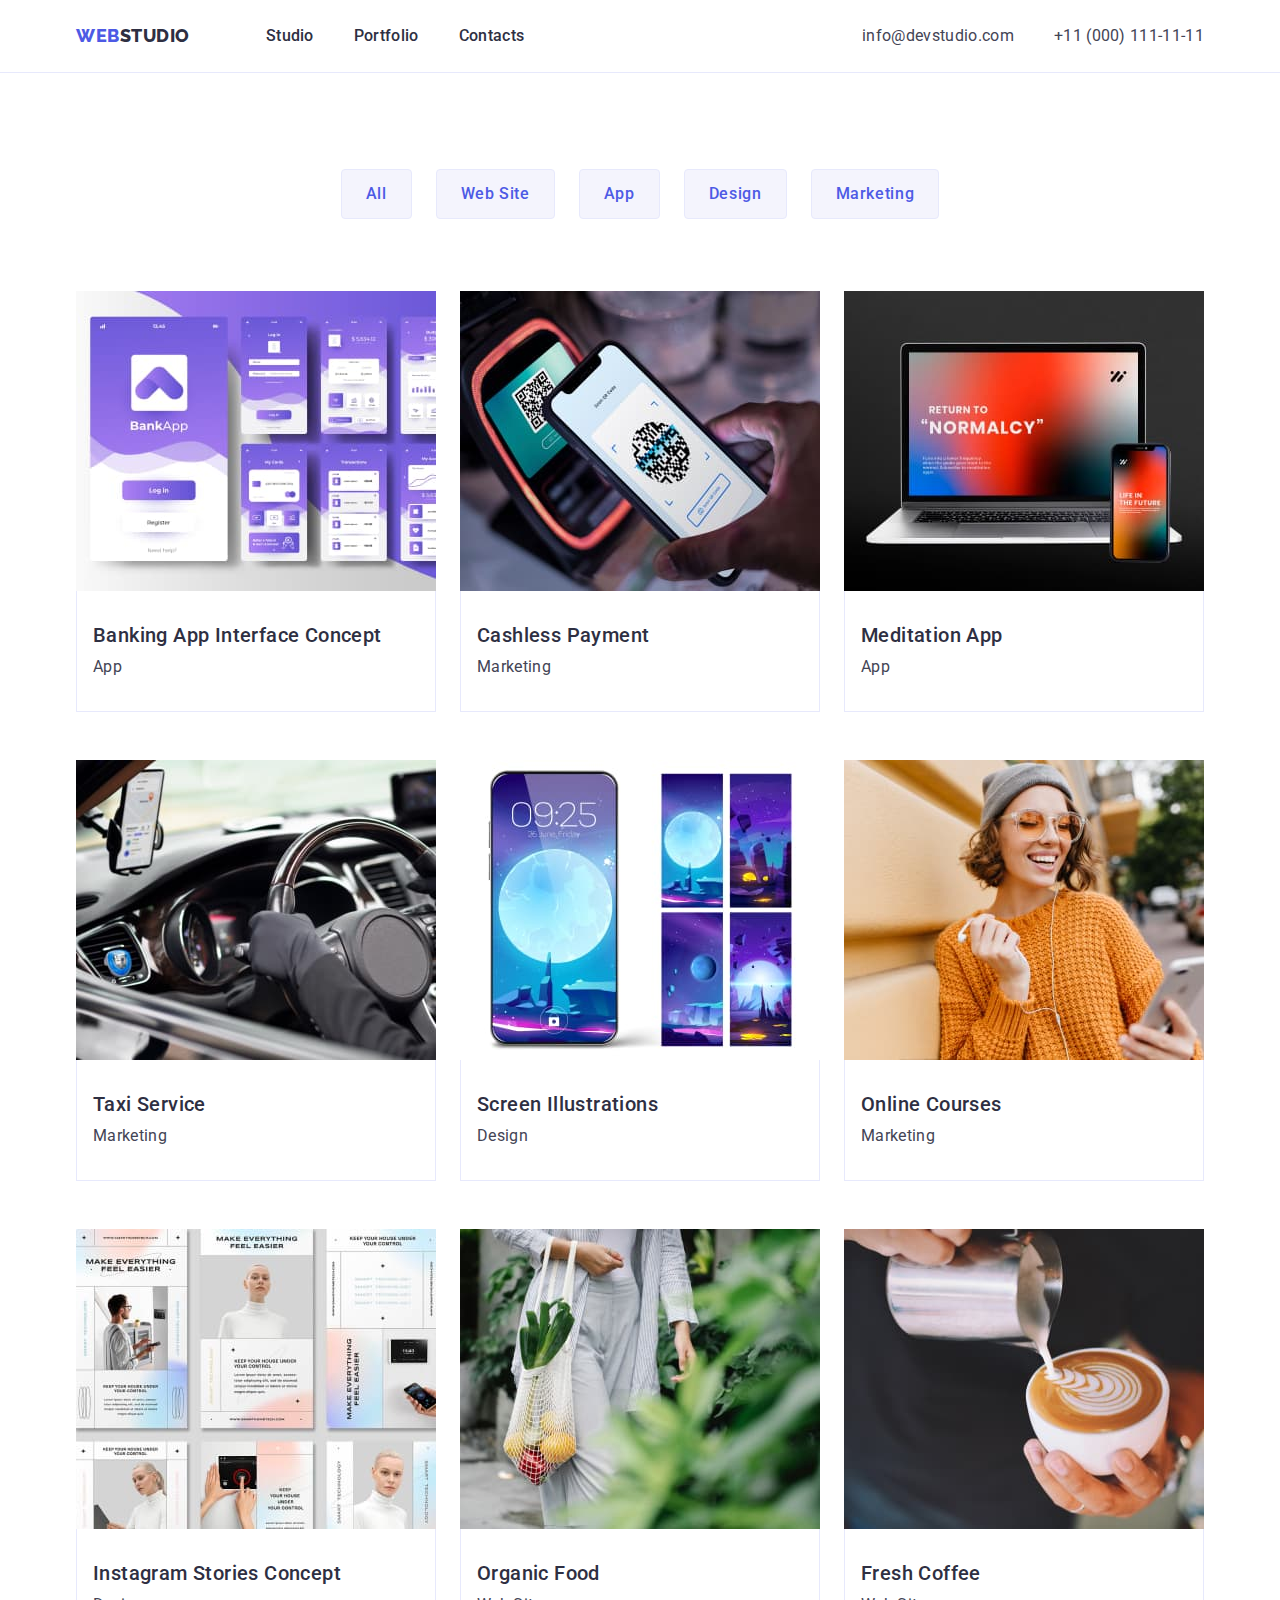
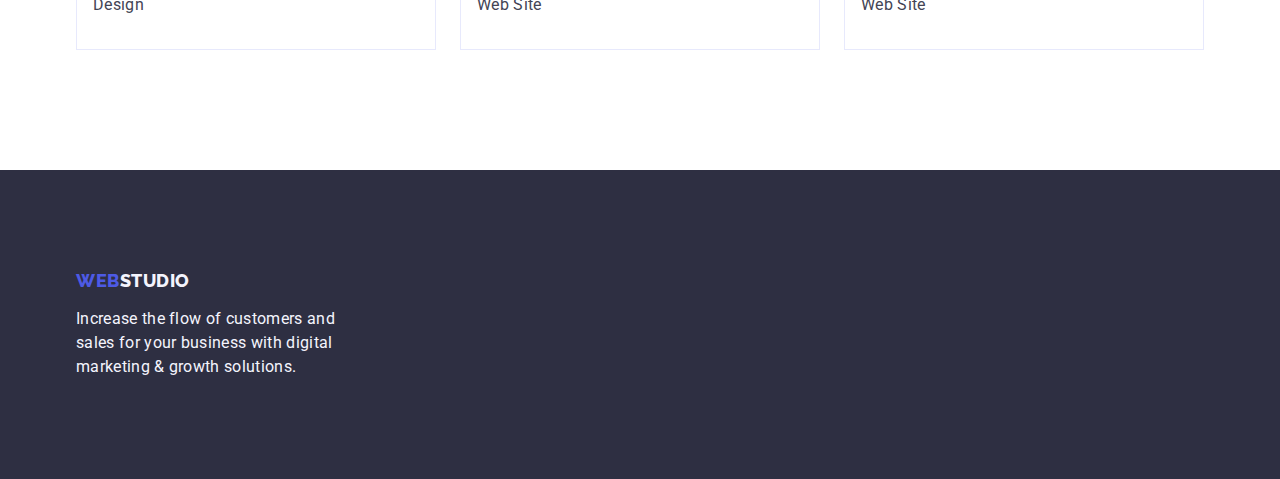
==== portfolio.html @ cf3679b4 "Initial commit" ====
<!DOCTYPE html>
<html lang="en">
  <head>
    <meta charset="UTF-8" />
    <meta http-equiv="X-UA-Compatible" content="IE=edge" />
    <meta name="viewport" content="width=device-width, initial-scale=1.0" />
    <title>Document</title>
    <link
      rel="stylesheet"
      href="https://cdn.jsdelivr.net/npm/modern-normalize@1.1.0/modern-normalize.min.css"
    />
    <link rel="preconnect" href="https://fonts.googleapis.com" />
    <link rel="preconnect" href="https://fonts.gstatic.com" crossorigin />
    <link
      href="https://fonts.googleapis.com/css2?family=Raleway:wght@800&family=Roboto:wght@400;500;700;900&display=swap"
      rel="stylesheet"
    />

    <link rel="stylesheet" href="./css/styles.css" />
  </head>
  <body>
    <!--Шапка сторінки-->
    <header class="page-header">
      <div class="container container-nav">
        <nav class="page-nav">
          <a class="logo-header link" href="./index.html">
            Web<span class="active">Studio</span></a
          >
          <ul class="menu-nav list">
            <li class="item">
              <a href="./index.html" class="link">Studio</a>
            </li>
            <li class="item">
              <a href="./portfolio.html" class="link">Portfolio</a>
            </li>
            <li class="item">
              <a href="" class="link">Contacts</a>
            </li>
          </ul>
        </nav>
        <address class="contact-nav">
          <ul class="contact-list list">
            <li class="item">
              <a href="mailto:info@devstudio.com" class="link"
                >info@devstudio.com</a
              >
            </li>
            <li class="item">
              <a href="tel:+110001111111" class="link">+11 (000) 111-11-11</a>
            </li>
          </ul>
        </address>
      </div>
    </header>
    <!--Унікальний контент-->
    <main>
      <section class="filters-section">
        <div class="container">
          <h1 class="main-title" hidden>Portfolio</h1>
          <!--Filters-->
          <ul class="list filters">
            <li><button class="filters-btn" type="button">All</button></li>
            <li><button class="filters-btn" type="button">Web Site</button></li>
            <li><button class="filters-btn" type="button">App</button></li>
            <li><button class="filters-btn" type="button">Design</button></li>
            <li>
              <button class="filters-btn" type="button">Marketing</button>
            </li>
          </ul>
          <ul class="list filters-content">
            <li class="item">
              <a class="link" href=""
                ><img
                  src="./images/Portfolio/img1.jpg"
                  alt="saver"
                  width="360"
                />
                <div class="card-filters">
                  <h2 class="filters-title">Banking App Interface Concept</h2>
                  <p class="description">App</p>
                </div>
              </a>
            </li>
            <li class="item">
              <a class="link" href=""
                ><img
                  src="./images/Portfolio/img2.jpg"
                  alt="saver"
                  width="360"
                />
                <div class="card-filters">
                  <h2 class="filters-title">Cashless Payment</h2>
                  <p class="description">Marketing</p>
                </div>
              </a>
            </li>
            <li class="item">
              <a class="link" href=""
                ><img
                  src="./images/Portfolio/img3.jpg"
                  alt="saver"
                  width="360"
                />
                <div class="card-filters">
                  <h2 class="filters-title">Meditation App</h2>
                  <p class="description">App</p>
                </div>
              </a>
            </li>
            <li class="item">
              <a class="link" href=""
                ><img
                  src="./images/Portfolio/img4.jpg"
                  alt="saver"
                  width="360"
                />
                <div class="card-filters">
                  <h2 class="filters-title">Taxi Service</h2>
                  <p class="description">Marketing</p>
                </div>
              </a>
            </li>
            <li class="item">
              <a class="link" href=""
                ><img
                  src="./images/Portfolio/img5.jpg"
                  alt="saver"
                  width="360"
                />
                <div class="card-filters">
                  <h2 class="filters-title">Screen Illustrations</h2>
                  <p class="description">Design</p>
                </div>
              </a>
            </li>
            <li class="item">
              <a class="link" href=""
                ><img
                  src="./images/Portfolio/img6.jpg"
                  alt="saver"
                  width="360"
                />
                <div class="card-filters">
                  <h2 class="filters-title">Online Courses</h2>
                  <p class="description">Marketing</p>
                </div>
              </a>
            </li>
            <li class="item">
              <a class="link" href=""
                ><img
                  src="./images/Portfolio/img7.jpg"
                  alt="saver"
                  width="360"
                />
                <div class="card-filters">
                  <h2 class="filters-title">Instagram Stories Concept</h2>
                  <p class="description">Design</p>
                </div>
              </a>
            </li>
            <li class="item">
              <a class="link" href=""
                ><img
                  src="./images/Portfolio/img8.jpg"
                  alt="saver"
                  width="360"
                />
                <div class="card-filters">
                  <h2 class="filters-title">Organic Food</h2>
                  <p class="description">Web Site</p>
                </div>
              </a>
            </li>
            <li class="item">
              <a class="link" href=""
                ><img
                  src="./images/Portfolio/img9.jpg"
                  alt="saver"
                  width="360"
                />
                <div class="card-filters">
                  <h2 class="filters-title">Fresh Coffee</h2>
                  <p class="description">Web Site</p>
                </div>
              </a>
            </li>
          </ul>
        </div>
      </section>
    </main>
    <footer class="page-footer">
      <div class="container">
        <a class="logo-footer link" href="./index.html">
          Web<span class="active">Studio</span>
        </a>
        <p class="page-footer-description">
          Increase the flow of customers and sales for your business with
          digital marketing & growth solutions.
        </p>
      </div>
    </footer>
  </body>
</html>
---- css/styles.css ----
:root {
    --primary-font: 'Roboto', sans-serif;
    --primary-text-color: #434455;
    --secondly-text-color: #2E2F42;
    --accent-color: #404BBF;
}

body {
    background: #FFFFFF;
    color: var(--primary-text-color);
    font-family: var(--primary-font);
    letter-spacing: 0.02em;
}

.list {
    list-style: none;
}
    
.link {
    text-decoration: none;
}
h1,h2,h3,h4,h5,h6,ul,p {
    margin: 0;
    padding:0;
}

img {
    display: block;
    max-width: 100%;
}

button {
    cursor: pointer;
    font: inherit;
}

.container {
    max-width: 1158px;
    padding-left: 15px;
    padding-right: 15px;
    margin: auto;
    /* outline: 2px solid rgb(240, 97, 8); */
}
/* =================== Components===================*/

/* =================== /Components===================*/
/* Шапка сторінки */
/*=================== page-header===================*/
.page-header {
    border-bottom: 1px solid #E7E9FC ;
}
.page-nav {
    display: flex;
    align-items: center;
}

 .logo-header {
    /* display: flex;
    align-items: center; */
    margin-right: 76px;

    color: #4D5AE5;
    font-family: 'Raleway', sans-serif;
    font-weight: 800;
    font-size: 18px;
    line-height: 1.17;
    
    
    letter-spacing: 0.03em;
    text-transform: uppercase;    
}

.logo-header .active {
    color: #2E2F42;
}

.menu-nav {
    display: flex;
    gap: 40px;
}

.menu-nav .link {
    display: block;
    padding-top: 24px;
    padding-bottom: 24px;

    color: var(--secondly-text-color);
    font-weight: 500;
    font-size: 16px;
    line-height: 1.5;
} 

.menu-nav .link:hover,
.menu-nav .link:focus,
.contact-list .link:hover,
.contact-list .link:focus {
    color:var(--accent-color);
}

.contact-nav  {
    font-style: normal;
    margin-left: auto;
}

.contact-list {
    display: flex;
    gap: 40px;
}

.contact-list .link {
   
    color: var(--primary-text-color);
    font-size: 16px;
    line-height: 1.5;    
}
.container-nav {
    display: flex;
    align-items: center;
}

/*=================== /page-header ===================*/

/*=================== Унікальний контент ===================*/
/*=================== hero image ===================*/
.hero {
    background: #2E2F42;
    text-align: center;
    padding-top: 188px;
    padding-bottom: 188px;
}

.main-title {
    max-width: 496px;
    text-align: center;
    margin-left: auto;
    margin-right: auto;
    margin-bottom: 48px;
    

    color: #FFFFFF; 
    font-weight: 700;
    font-size: 56px;
    line-height: 1.07;
    letter-spacing: 0.02em;
              
}

.modal-btn {
    display: block;
    min-width: 169px;
    height: 56px;
    margin-left: auto;
    margin-right: auto;
    
    color: #FFFFFF;
    font-family: var(--primary-font);
    font-weight: 500;
    font-size: 16px;
    line-height: 1.5;
    letter-spacing: 0.04em;
       
    background: #4D5AE5;
    border: none;
    box-shadow: 0px 4px 4px rgba(0, 0, 0, 0.15);
    border-radius: 4px;
}
.modal-btn:hover,
.modal-btn:focus {
    background: var(--accent-color);
}
/*=================== /hero image ===================*/
/* =================== section ===================== */
.section {
    padding-top: 120px;
    padding-bottom: 120px;
}


.section-title {
    margin-bottom: 72px;

    color: var(--secondly-text-color);
    font-weight: 700;
    font-size: 36px;
    line-height: 1.11;
    letter-spacing: 0.02em;
    
    text-align: center;
    text-transform: capitalize;
}
.subtitle {
    margin-bottom: 8px;

    color: var(--secondly-text-color);
    font-weight: 500;
    font-size: 20px;
    line-height: 1.2;  
    letter-spacing: 0.02em;
    
}
.description {
    color: var(--primary-text-color);
    
    font-size: 16px;
    line-height: 1.5;
}

/* ------------------секція 1----------------- */
/* .services-section {
    padding-bottom: 0;
} */
.services-list {
    display: flex;
    gap: 24px;    
}
.services-list >.item {
    flex-basis: calc( (100% - 3*24px)/4);
}
/* ------------------/секція 1----------------- */
/* ------------------секція 2----------------- */
.work-section{
    padding-top: 0;
}
.work-list {
    display: flex;
    gap: 24px;
}
.work-list .item {
    flex-basis: calc((100% - 24px*2)/3);
    /* box-shadow: 0px 4px 4px rgba(0, 0, 0, 0.25); */
}

/* ------------------/секція 2----------------- */
/* ------------------секція 3----------------- */
.personnel {
    background: #F4F4FD;
}
.personnel-list {
    display: flex;
    gap: 24px;
}

.personnel-list .item {
    background: #FFFFFF;
    flex-basis: calc((100% - 24px*3)/4);
    /* box-shadow: 0px 1px 6px rgba(46, 47, 66, 0.08), 0px 1px 1px rgba(46, 47, 66, 0.16), 0px 2px 1px rgba(46, 47, 66, 0.08); */
    
}

.card-content {
    padding: 32px 16px ;
    text-align: center;
    border-radius: 0px 0px 4px 4px;
}
/* ------------------/секція 3----------------- */


/* =================== /section ===================== */

/* =================== footer ======================= */
.page-footer {
    background: #2E2F42;
    padding-top: 100px;
    padding-bottom: 100px;
}
.logo-footer {
    margin-bottom: 16px;

    color: #4D5AE5;
    font-family: 'Raleway', sans-serif;
    font-weight: 800;
    font-size: 18px;
    line-height: 1.17;
   

    display: inline-block;
    align-items: center;
    letter-spacing: 0.03em;
    text-transform: uppercase;
}
.logo-footer .active {
    color: #F4F4FD;
    
}
.page-footer-description {
    width: 264px;

    color: #F4F4FD;
    font-size: 16px;
    line-height: 1.5;
}
/* =================== /footer ======================= */

/* ==================Portfolio============== */
/* =================== section ===================== */
.filters-section {
    padding-top: 96px;
    padding-bottom: 120px;
}

.filters{
    margin-bottom: 72px;
    display: flex;
    justify-content: center;
    gap: 24px;
}

.filters-btn {
    padding: 12px 24px ;
  
    
    color: #4D5AE5;
    font-family: var(--primary-font);
    font-weight: 500;
    font-size: 16px;
    line-height: 1.5;
    cursor: pointer;
   
    /* display: flex;
    align-items: center;
    text-align: center; */
    letter-spacing: 0.04em;

    background: #F4F4FD;
    border: 1px solid #E7E9FC;
    border-radius: 4px;    
}
.filters-btn:hover,
.filters-btn:focus {
    color: #FFFFFF;
    background: #404BBF;
    box-shadow: 0px 3px 1px rgba(0, 0, 0, 0.1), 0px 2px 1px rgba(0, 0, 0, 0.08), 0px 2px 2px rgba(0, 0, 0, 0.12);
    border-radius: 4px;
    border: 1px solid transparent;
}

.filters-content {
    display: flex;
    flex-wrap: wrap;
    column-gap: 24px;
    row-gap: 48px;
}
.filters-content .item {
    flex-basis: calc((100% - 24px*2)/3);
}

.filters-title {
    margin-bottom: 8px;

    color: var(--secondly-text-color);
    font-weight: 500;
    font-size: 20px;
    line-height: 1.2;  
    letter-spacing: 0.02em;
}
.card-filters {
    padding: 32px 16px;
    border: 1px solid #E7E9FC;
    border-top: none;
}
/* =================== /section ===================== */
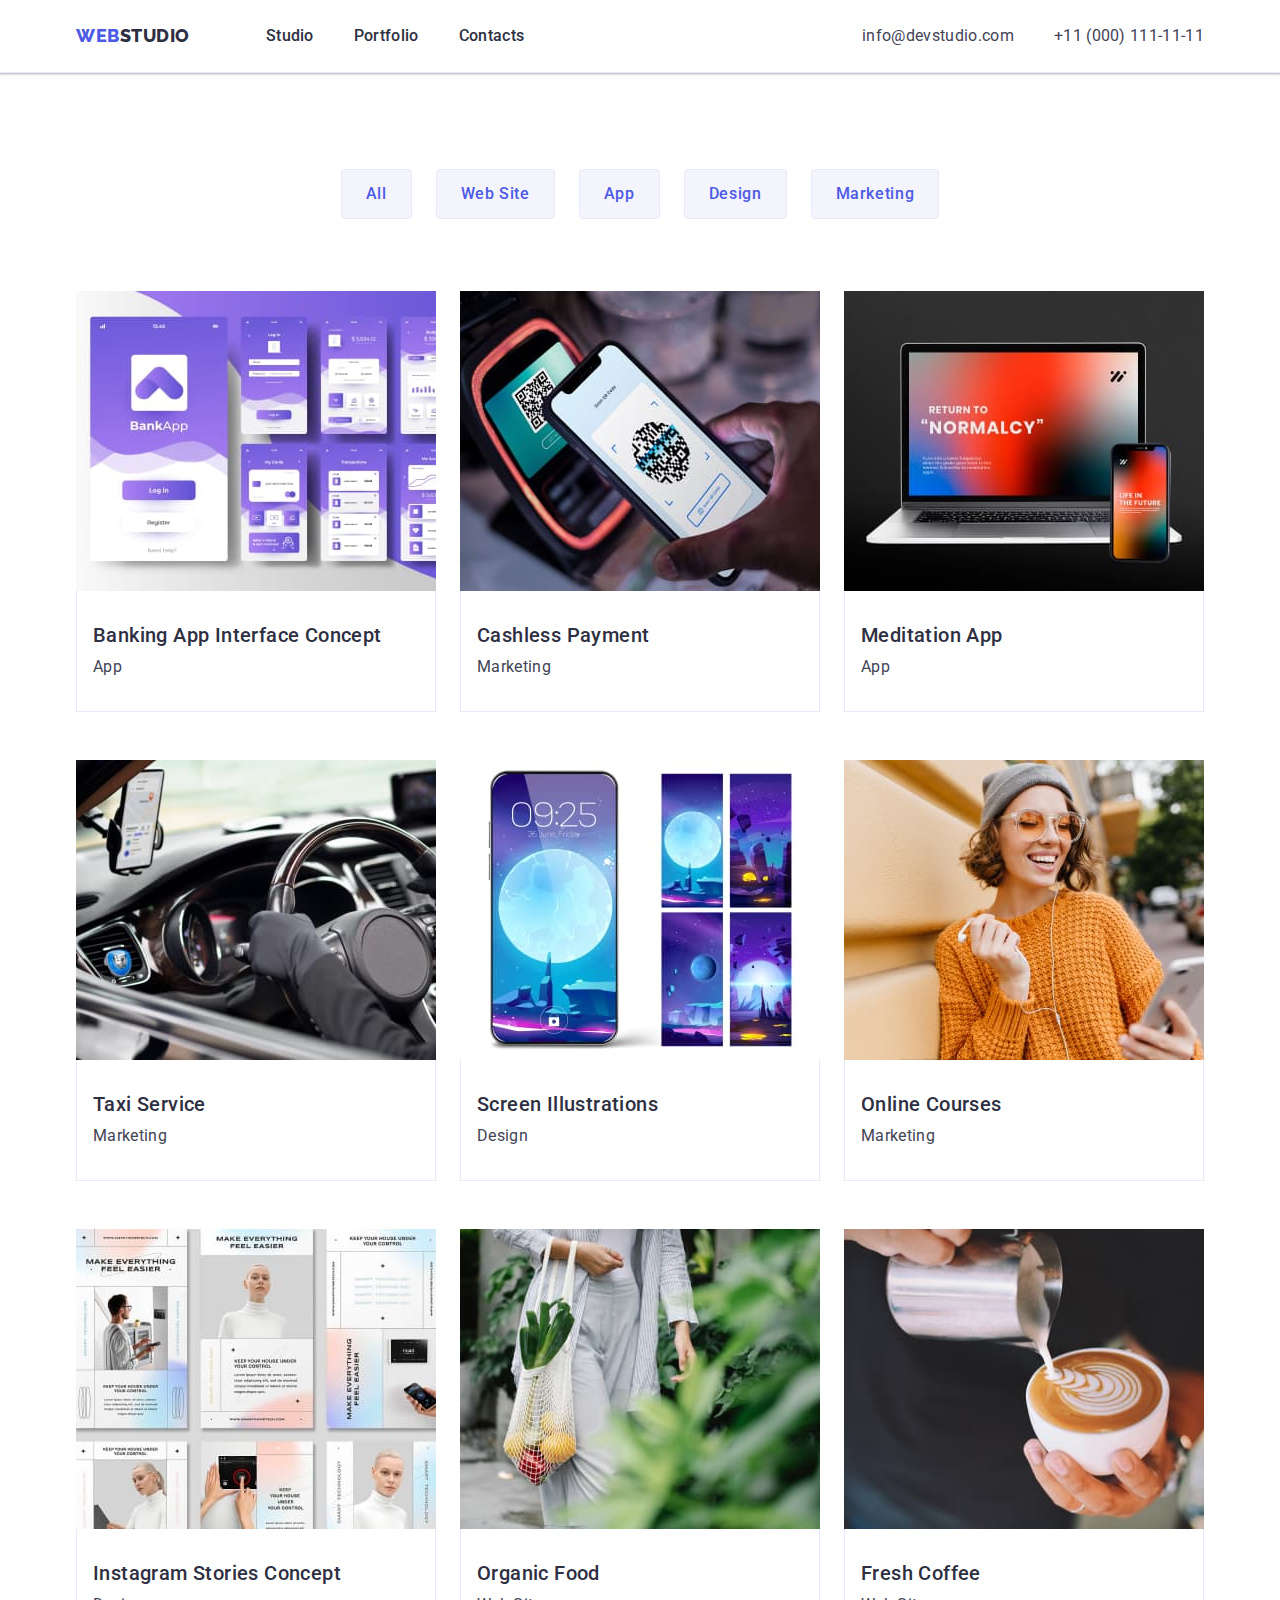
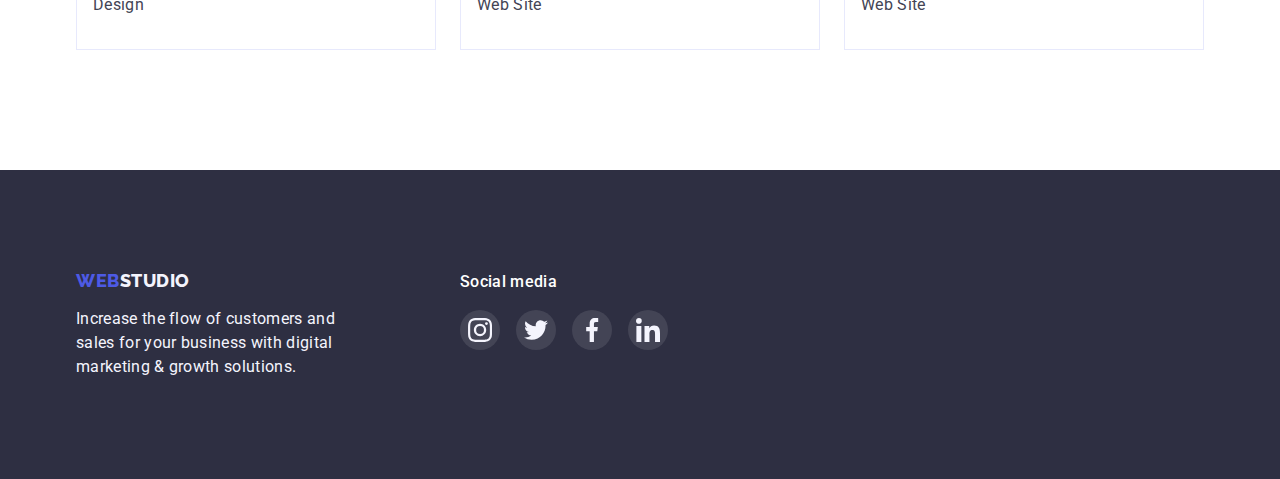
==== commit 7e65bec8: "Правки" ====
--- a/portfolio.html
+++ b/portfolio.html
@@ -56,7 +56,7 @@
     <main>
       <section class="filters-section">
         <div class="container">
-          <h1 class="main-title" hidden>Portfolio</h1>
+          <h1 class="main-title visually-hidden">Portfolio</h1>
           <!--Filters-->
           <ul class="list filters">
             <li><button class="filters-btn" type="button">All</button></li>
@@ -69,7 +69,7 @@
           </ul>
           <ul class="list filters-content">
             <li class="item">
-              <a class="link" href=""
+              <a class="link filters-link" href=""
                 ><img
                   src="./images/Portfolio/img1.jpg"
                   alt="saver"
@@ -82,7 +82,7 @@
               </a>
             </li>
             <li class="item">
-              <a class="link" href=""
+              <a class="link filters-link" href=""
                 ><img
                   src="./images/Portfolio/img2.jpg"
                   alt="saver"
@@ -95,7 +95,7 @@
               </a>
             </li>
             <li class="item">
-              <a class="link" href=""
+              <a class="link filters-link" href=""
                 ><img
                   src="./images/Portfolio/img3.jpg"
                   alt="saver"
@@ -108,7 +108,7 @@
               </a>
             </li>
             <li class="item">
-              <a class="link" href=""
+              <a class="link filters-link" href=""
                 ><img
                   src="./images/Portfolio/img4.jpg"
                   alt="saver"
@@ -121,7 +121,7 @@
               </a>
             </li>
             <li class="item">
-              <a class="link" href=""
+              <a class="link filters-link" href=""
                 ><img
                   src="./images/Portfolio/img5.jpg"
                   alt="saver"
@@ -134,7 +134,7 @@
               </a>
             </li>
             <li class="item">
-              <a class="link" href=""
+              <a class="link filters-link" href=""
                 ><img
                   src="./images/Portfolio/img6.jpg"
                   alt="saver"
@@ -147,7 +147,7 @@
               </a>
             </li>
             <li class="item">
-              <a class="link" href=""
+              <a class="link filters-link" href=""
                 ><img
                   src="./images/Portfolio/img7.jpg"
                   alt="saver"
@@ -160,7 +160,7 @@
               </a>
             </li>
             <li class="item">
-              <a class="link" href=""
+              <a class="link filters-link" href=""
                 ><img
                   src="./images/Portfolio/img8.jpg"
                   alt="saver"
@@ -173,7 +173,7 @@
               </a>
             </li>
             <li class="item">
-              <a class="link" href=""
+              <a class="link filters-link" href=""
                 ><img
                   src="./images/Portfolio/img9.jpg"
                   alt="saver"
@@ -190,14 +190,69 @@
       </section>
     </main>
     <footer class="page-footer">
-      <div class="container">
-        <a class="logo-footer link" href="./index.html">
-          Web<span class="active">Studio</span>
-        </a>
-        <p class="page-footer-description">
-          Increase the flow of customers and sales for your business with
-          digital marketing & growth solutions.
-        </p>
+      <div class="container footer-content">
+        <div>
+          <a class="logo-footer link" href="./index.html">
+            Web<span class="active">Studio</span>
+          </a>
+          <p class="page-footer-description">
+            Increase the flow of customers and sales for your business with
+            digital marketing & growth solutions.
+          </p>
+        </div>
+        <div>
+          <p class="footer-media">Social media</p>
+          <ul class="list footer-social-list">
+            <li class="footer-social-item">
+              <a
+                href=""
+                class="link footer-social-link"
+                target="_blank"
+                rel="noreferrer noopener"
+              >
+                <svg class="icon" width="24" height="24">
+                  <use href="./images/icon.svg#instagram"></use>
+                </svg>
+              </a>
+            </li>
+            <li class="footer-social-item">
+              <a
+                href=""
+                class="link footer-social-link"
+                target="_blank"
+                rel="noreferrer noopener"
+              >
+                <svg class="icon" width="24" height="24">
+                  <use href="./images/icon.svg#twitter"></use>
+                </svg>
+              </a>
+            </li>
+            <li class="footer-social-item">
+              <a
+                href=""
+                class="link footer-social-link"
+                target="_blank"
+                rel="noreferrer noopener"
+              >
+                <svg class="icon" width="24" height="24">
+                  <use href="./images/icon.svg#facebook"></use>
+                </svg>
+              </a>
+            </li>
+            <li class="footer-social-item">
+              <a
+                href=""
+                class="link footer-social-link"
+                target="_blank"
+                rel="noreferrer noopener"
+              >
+                <svg class="icon" width="24" height="24">
+                  <use href="./images/icon.svg#linkedin"></use>
+                </svg>
+              </a>
+            </li>
+          </ul>
+        </div>
       </div>
     </footer>
   </body>
--- a/css/styles.css
+++ b/css/styles.css
@@ -3,6 +3,19 @@
     --primary-text-color: #434455;
     --secondly-text-color: #2E2F42;
     --accent-color: #404BBF;
+    --color-footer-social: rgba(255, 255, 255, 0.1);
+    
+        --ColorIris: #4d5ae5;
+        --ColorOcean: #404bbf;
+       
+        --ColorGreen: #31d0aa;
+        
+        --ColorLightSlate: #8e8f99;
+        --ColorCornflower: #e7e9fc;
+        --ColorCloud: #f4f4fd;
+        
+        --ColorWhite: #ffffff;
+        --ColorDairy: #fcfcfc;
 }
 
 body {
@@ -17,6 +30,7 @@
 }
     
 .link {
+    color: inherit;
     text-decoration: none;
 }
 h1,h2,h3,h4,h5,h6,ul,p {
@@ -42,12 +56,25 @@
     /* outline: 2px solid rgb(240, 97, 8); */
 }
 /* =================== Components===================*/
+.visually-hidden {
+    position: absolute;
+    width: 1px;
+    height: 1px;
+    margin: -1px;
+    border: 0;
+    padding: 0;
+    white-space: nowrap;
+    clip-path: inset(100%);
+    clip: rect(0 0 0 0);
+    overflow: hidden;
+}
 
 /* =================== /Components===================*/
 /* Шапка сторінки */
 /*=================== page-header===================*/
 .page-header {
     border-bottom: 1px solid #E7E9FC ;
+    box-shadow: 0px 2px 1px rgba(46, 47, 66, 0.08), 0px 1px 1px rgba(46, 47, 66, 0.16), 0px 1px 6px rgba(46, 47, 66, 0.08);
 }
 .page-nav {
     display: flex;
@@ -97,6 +124,23 @@
     color:var(--accent-color);
 }
 
+/* .menu-nav .item {
+    position: relative;
+}
+.menu-nav .link:hover::after {
+    content: '';
+    display: block;
+    position: absolute;
+    width: 100%;
+    height: 4px;
+    left: 0;
+    bottom: 0;
+    background: #404BBF;
+    border-radius: 2px;
+    transition-duration: 250ms;
+    transition-timing-function: cubic-bezier(0.4, 0, 0.2, 1);
+} */
+
 .contact-nav  {
     font-style: normal;
     margin-left: auto;
@@ -118,15 +162,30 @@
     align-items: center;
 }
 
+
 /*=================== /page-header ===================*/
 
 /*=================== Унікальний контент ===================*/
 /*=================== hero image ===================*/
+
 .hero {
     background: #2E2F42;
     text-align: center;
     padding-top: 188px;
     padding-bottom: 188px;
+
+    max-width: 1440px;
+    min-height: 600px;
+    margin-left: auto;
+    margin-right: auto;
+    background-image: linear-gradient(
+        rgba(46, 47, 66, 0.7),
+        rgba(46, 47, 66, 0.7)), url(../images/hero/people_office.jpg);
+   
+    background-size: cover;
+    background-position: center;
+    background-repeat: no-repeat;
+    
 }
 
 .main-title {
@@ -182,7 +241,7 @@
     color: var(--secondly-text-color);
     font-weight: 700;
     font-size: 36px;
-    line-height: 1.11;
+    line-height: 1.1;
     letter-spacing: 0.02em;
     
     text-align: center;
@@ -209,12 +268,24 @@
 /* .services-section {
     padding-bottom: 0;
 } */
-.services-list {
+.advantages-list {
     display: flex;
     gap: 24px;    
 }
-.services-list >.item {
+.advantages-list >.item {
     flex-basis: calc( (100% - 3*24px)/4);
+}
+
+.item-blok {
+    display: flex;
+    /* width: 264px; */
+    height: 112px;
+    /* /* padding: 24px 100px; */
+    margin-bottom: 8px;
+    justify-content: center;
+    align-items: center;
+    background: #F4F4FD;
+    border-radius: 4px;
 }
 /* ------------------/секція 1----------------- */
 /* ------------------секція 2----------------- */
@@ -227,7 +298,7 @@
 }
 .work-list .item {
     flex-basis: calc((100% - 24px*2)/3);
-    /* box-shadow: 0px 4px 4px rgba(0, 0, 0, 0.25); */
+    box-shadow: 0px 4px 4px rgba(0, 0, 0, 0.25);
 }
 
 /* ------------------/секція 2----------------- */
@@ -238,21 +309,89 @@
 .personnel-list {
     display: flex;
     gap: 24px;
+    justify-content: center;
 }
 
 .personnel-list .item {
     background: #FFFFFF;
     flex-basis: calc((100% - 24px*3)/4);
-    /* box-shadow: 0px 1px 6px rgba(46, 47, 66, 0.08), 0px 1px 1px rgba(46, 47, 66, 0.16), 0px 2px 1px rgba(46, 47, 66, 0.08); */
-    
+    box-shadow: 0px 1px 6px rgba(46, 47, 66, 0.08), 0px 1px 1px rgba(46, 47, 66, 0.16), 0px 2px 1px rgba(46, 47, 66, 0.08);
+    border-radius: 0px 0px 4px 4px;
+}
+
+.profession {
+    margin-bottom: 8px;
 }
 
 .card-content {
-    padding: 32px 16px ;
+    padding: 32px 16px 32px;
     text-align: center;
-    border-radius: 0px 0px 4px 4px;
-}
+   
+}
+
+.social-list {
+    display: flex;
+    gap: 24px;
+    justify-content: center;
+    
+}
+
+.social-link {
+    background-color: #4D5AE5;
+    color: #F4F4FD;
+
+    display: flex;
+    width: 40px;
+    height: 40px;
+    justify-content: center;
+    align-items: center;
+    border-radius: 50%;
+    
+}
+
+.social-link .icon {
+    fill: currentColor;
+}
+
+.social-link:hover,
+.social-link:focus  {
+    background-color: #404BBF;
+}
+
+
 /* ------------------/секція 3----------------- */
+/* ------------------секція 4----------------- */
+.customers-list {
+    display: flex;
+    gap: 24px;
+    flex-basis: calc((100% - 24px*5)/6);
+}
+
+.customers-link {
+    display: flex;
+    justify-content: center;
+    align-items: center;
+    
+
+    width: 168px;
+    height: 88px;
+    color: #8E8F99;
+    border: 1px solid #8E8F99;
+    border-radius: 4px;
+}
+
+.customers-link .icon {
+    fill: currentColor;
+}
+
+.customers-link:hover,
+.customers-link:focus {
+    border: 1px solid #404BBF;
+    color: #404BBF;;
+}
+
+
+/* ------------------/секція 4----------------- */
 
 
 /* =================== /section ===================== */
@@ -289,6 +428,48 @@
     font-size: 16px;
     line-height: 1.5;
 }
+.footer-content {
+    display: flex;
+    gap: 120px;
+    align-items: baseline;
+}
+
+.footer-media {
+    margin-bottom: 16px;
+    
+    font-weight: 500;
+    font-size: 16px;
+    line-height: 1.5;
+
+      
+    color: #FFFFFF;
+}
+
+.footer-social-list {
+    display: flex;
+    gap: 16px;
+}
+
+.footer-social-link {
+    background-color: var(--color-footer-social);
+    border-radius: 50%;
+    color: #F4F4FD;;
+    
+    display: flex;
+    width: 40px;
+    height: 40px;
+    justify-content: center;
+    align-items: center;    
+}
+
+.footer-social-link .icon {
+    fill: currentColor;
+}
+
+.footer-social-link:hover,
+.footer-social-link:focus {
+    background-color: #31d0aa;
+}
 /* =================== /footer ======================= */
 
 /* ==================Portfolio============== */
@@ -316,9 +497,9 @@
     line-height: 1.5;
     cursor: pointer;
    
-    /* display: flex;
-    align-items: center;
-    text-align: center; */
+    display: flex;
+    align-items: center;
+    text-align: center;
     letter-spacing: 0.04em;
 
     background: #F4F4FD;
@@ -353,10 +534,20 @@
     line-height: 1.2;  
     letter-spacing: 0.02em;
 }
+.filters-link {
+    display: block;
+    
+}
 .card-filters {
     padding: 32px 16px;
     border: 1px solid #E7E9FC;
     border-top: none;
 }
+
+.filters-link:hover,
+.filters-link:focus {
+    border: 1px solid #F4F4FD;
+    box-shadow: 0px 1px 6px rgba(46, 47, 66, 0.08), 0px 1px 1px rgba(46, 47, 66, 0.16), 0px 2px 1px rgba(46, 47, 66, 0.08);
+}
 /* =================== /section ===================== */
 
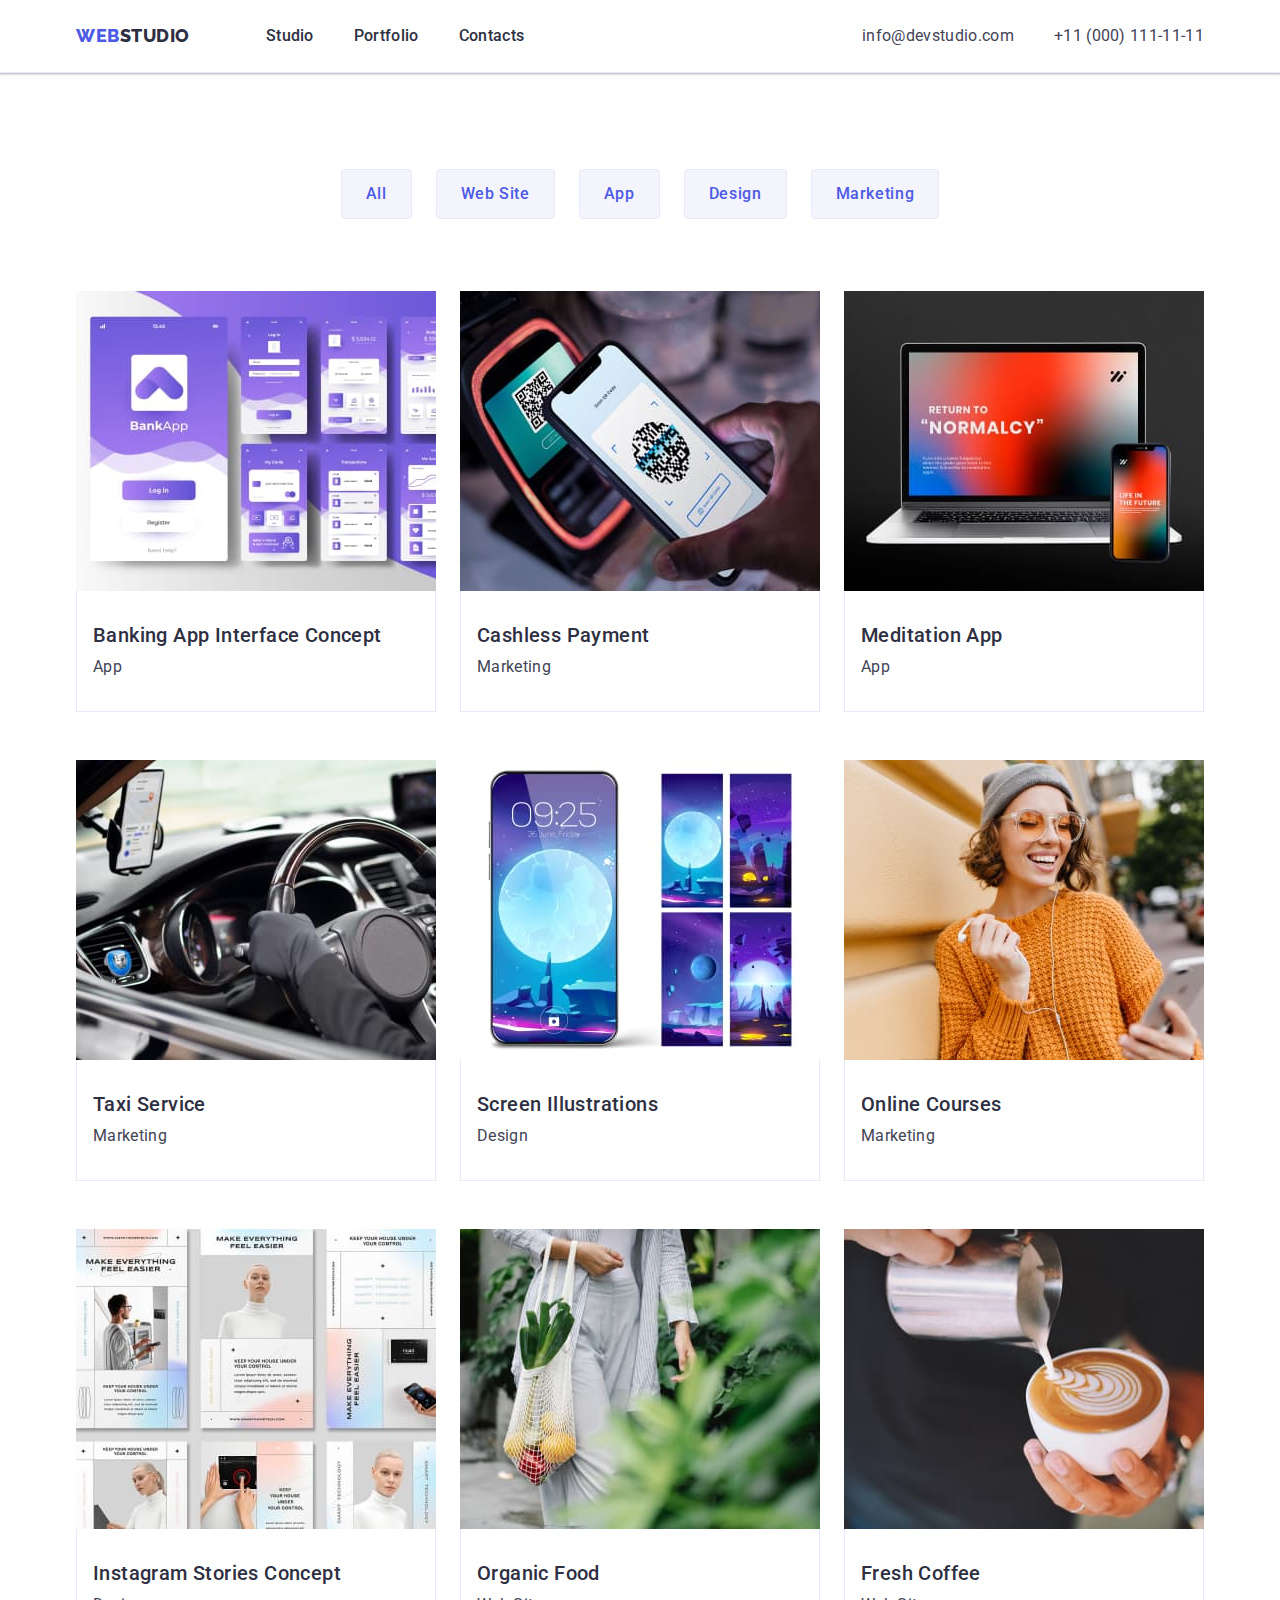
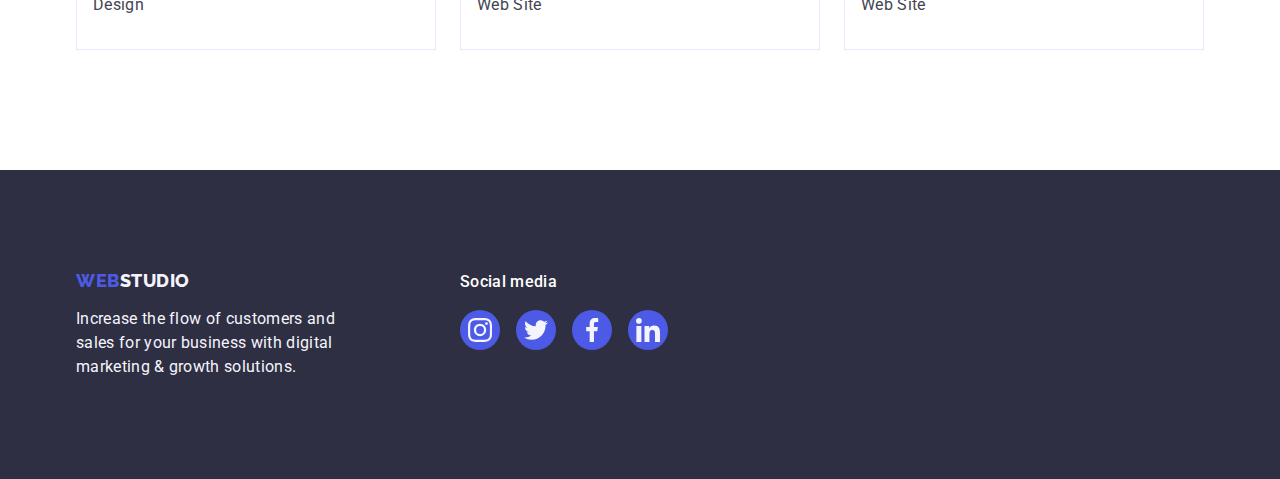
==== commit a727aec0: "правки" ====
--- a/portfolio.html
+++ b/portfolio.html
@@ -211,43 +211,43 @@
                 rel="noreferrer noopener"
               >
                 <svg class="icon" width="24" height="24">
-                  <use href="./images/icon.svg#instagram"></use>
-                </svg>
-              </a>
-            </li>
-            <li class="footer-social-item">
-              <a
-                href=""
-                class="link footer-social-link"
-                target="_blank"
-                rel="noreferrer noopener"
-              >
-                <svg class="icon" width="24" height="24">
-                  <use href="./images/icon.svg#twitter"></use>
-                </svg>
-              </a>
-            </li>
-            <li class="footer-social-item">
-              <a
-                href=""
-                class="link footer-social-link"
-                target="_blank"
-                rel="noreferrer noopener"
-              >
-                <svg class="icon" width="24" height="24">
-                  <use href="./images/icon.svg#facebook"></use>
-                </svg>
-              </a>
-            </li>
-            <li class="footer-social-item">
-              <a
-                href=""
-                class="link footer-social-link"
-                target="_blank"
-                rel="noreferrer noopener"
-              >
-                <svg class="icon" width="24" height="24">
-                  <use href="./images/icon.svg#linkedin"></use>
+                  <use href="./images/icons.svg#instagram"></use>
+                </svg>
+              </a>
+            </li>
+            <li class="footer-social-item">
+              <a
+                href=""
+                class="link footer-social-link"
+                target="_blank"
+                rel="noreferrer noopener"
+              >
+                <svg class="icon" width="24" height="24">
+                  <use href="./images/icons.svg#twitter"></use>
+                </svg>
+              </a>
+            </li>
+            <li class="footer-social-item">
+              <a
+                href=""
+                class="link footer-social-link"
+                target="_blank"
+                rel="noreferrer noopener"
+              >
+                <svg class="icon" width="24" height="24">
+                  <use href="./images/icons.svg#facebook"></use>
+                </svg>
+              </a>
+            </li>
+            <li class="footer-social-item">
+              <a
+                href=""
+                class="link footer-social-link"
+                target="_blank"
+                rel="noreferrer noopener"
+              >
+                <svg class="icon" width="24" height="24">
+                  <use href="./images/icons.svg#linkedin"></use>
                 </svg>
               </a>
             </li>
--- a/css/styles.css
+++ b/css/styles.css
@@ -3,7 +3,7 @@
     --primary-text-color: #434455;
     --secondly-text-color: #2E2F42;
     --accent-color: #404BBF;
-    --color-footer-social: rgba(255, 255, 255, 0.1);
+    
     
         --ColorIris: #4d5ae5;
         --ColorOcean: #404bbf;
@@ -324,7 +324,7 @@
 }
 
 .card-content {
-    padding: 32px 16px 32px;
+    padding: 32px 0;
     text-align: center;
    
 }
@@ -451,7 +451,7 @@
 }
 
 .footer-social-link {
-    background-color: var(--color-footer-social);
+    background-color:#4d5ae5;
     border-radius: 50%;
     color: #F4F4FD;;
     
